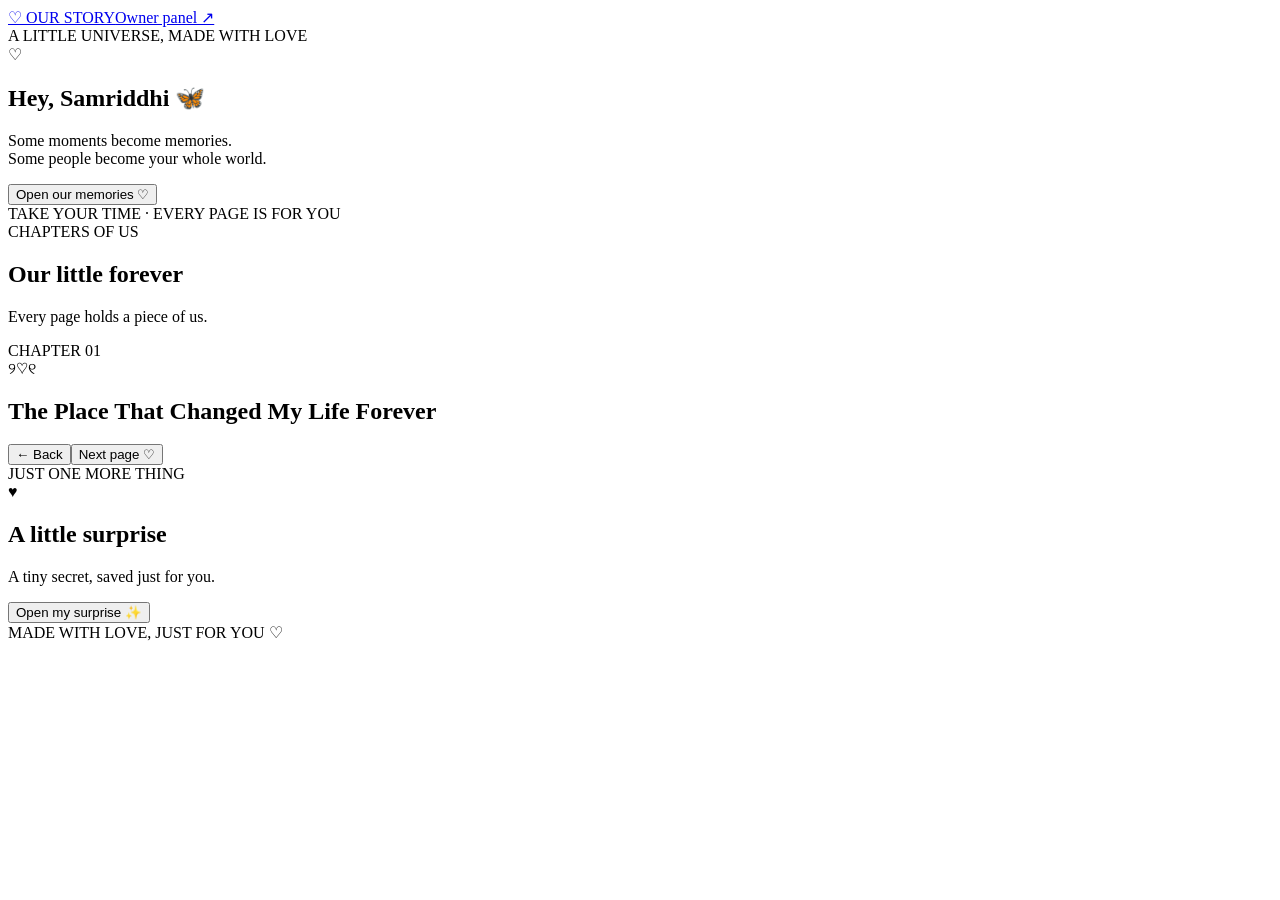
==== static/index.html @ ccc8df8c "Rename index.html to static/index.html" ====
<!doctype html>
<html lang="en">
<head>
<meta charset="utf-8"><meta name="viewport" content="width=device-width,initial-scale=1">
<meta name="theme-color" content="#210b19"><title>Our Story ❤️</title>
<link rel="preconnect" href="https://fonts.googleapis.com">
<link href="https://fonts.googleapis.com/css2?family=DM+Sans:wght@400;500;600;700&family=Playfair+Display:wght@500;600;700&display=swap" rel="stylesheet">
<link rel="stylesheet" href="/static/style.css">
</head>
<body>
<div class="ambient"></div>
<header class="topbar"><a class="brand" href="/">♡ OUR STORY</a><a class="toplink" href="/admin">Owner panel ↗</a></header>
<main>
<section class="hero" id="home">
  <div class="eyebrow">A LITTLE UNIVERSE, MADE WITH LOVE</div>
  <div class="hero-heart">♡</div>
  <h1>Hey, <span id="name">Samriddhi</span> <span class="butterfly">🦋</span></h1>
  <p class="hero-copy">Some moments become memories.<br>Some people become your whole world.</p>
  <button class="primary" id="openStory">Open our memories <span>♡</span></button>
  <div class="scroll-note">TAKE YOUR TIME · EVERY PAGE IS FOR YOU</div>
</section>
<section class="story-section" id="story">
  <div class="section-head"><span class="eyebrow">CHAPTERS OF US</span><h2>Our little forever</h2><p>Every page holds a piece of us.</p></div>
  <div class="layout">
    <nav class="chapter-nav" id="chapterNav"></nav>
    <article class="chapter-card">
      <div class="chapter-count" id="chapterCount">CHAPTER 01</div>
      <div class="mini-heart">୨♡୧</div>
      <h2 id="chapterTitle">The Place That Changed My Life Forever</h2>
      <p class="chapter-text" id="chapterText"></p>
      <div id="chapterMedia" class="media-grid"></div>
      <div class="chapter-actions"><button class="secondary" id="prev">← Back</button><button class="primary small" id="next">Next page ♡</button></div>
    </article>
  </div>
</section>
<section class="surprise-section">
  <div class="surprise-card"><div class="eyebrow">JUST ONE MORE THING</div><div class="big-heart">♥</div>
  <h2>A little surprise</h2><p>A tiny secret, saved just for you.</p>
  <button class="primary" id="surpriseBtn">Open my surprise ✨</button><div id="surpriseContent" class="surprise-content"></div></div>
</section>
<footer>MADE WITH LOVE, JUST FOR YOU <span>♡</span></footer>
</main>
<script src="/static/app.js"></script>
</body></html>
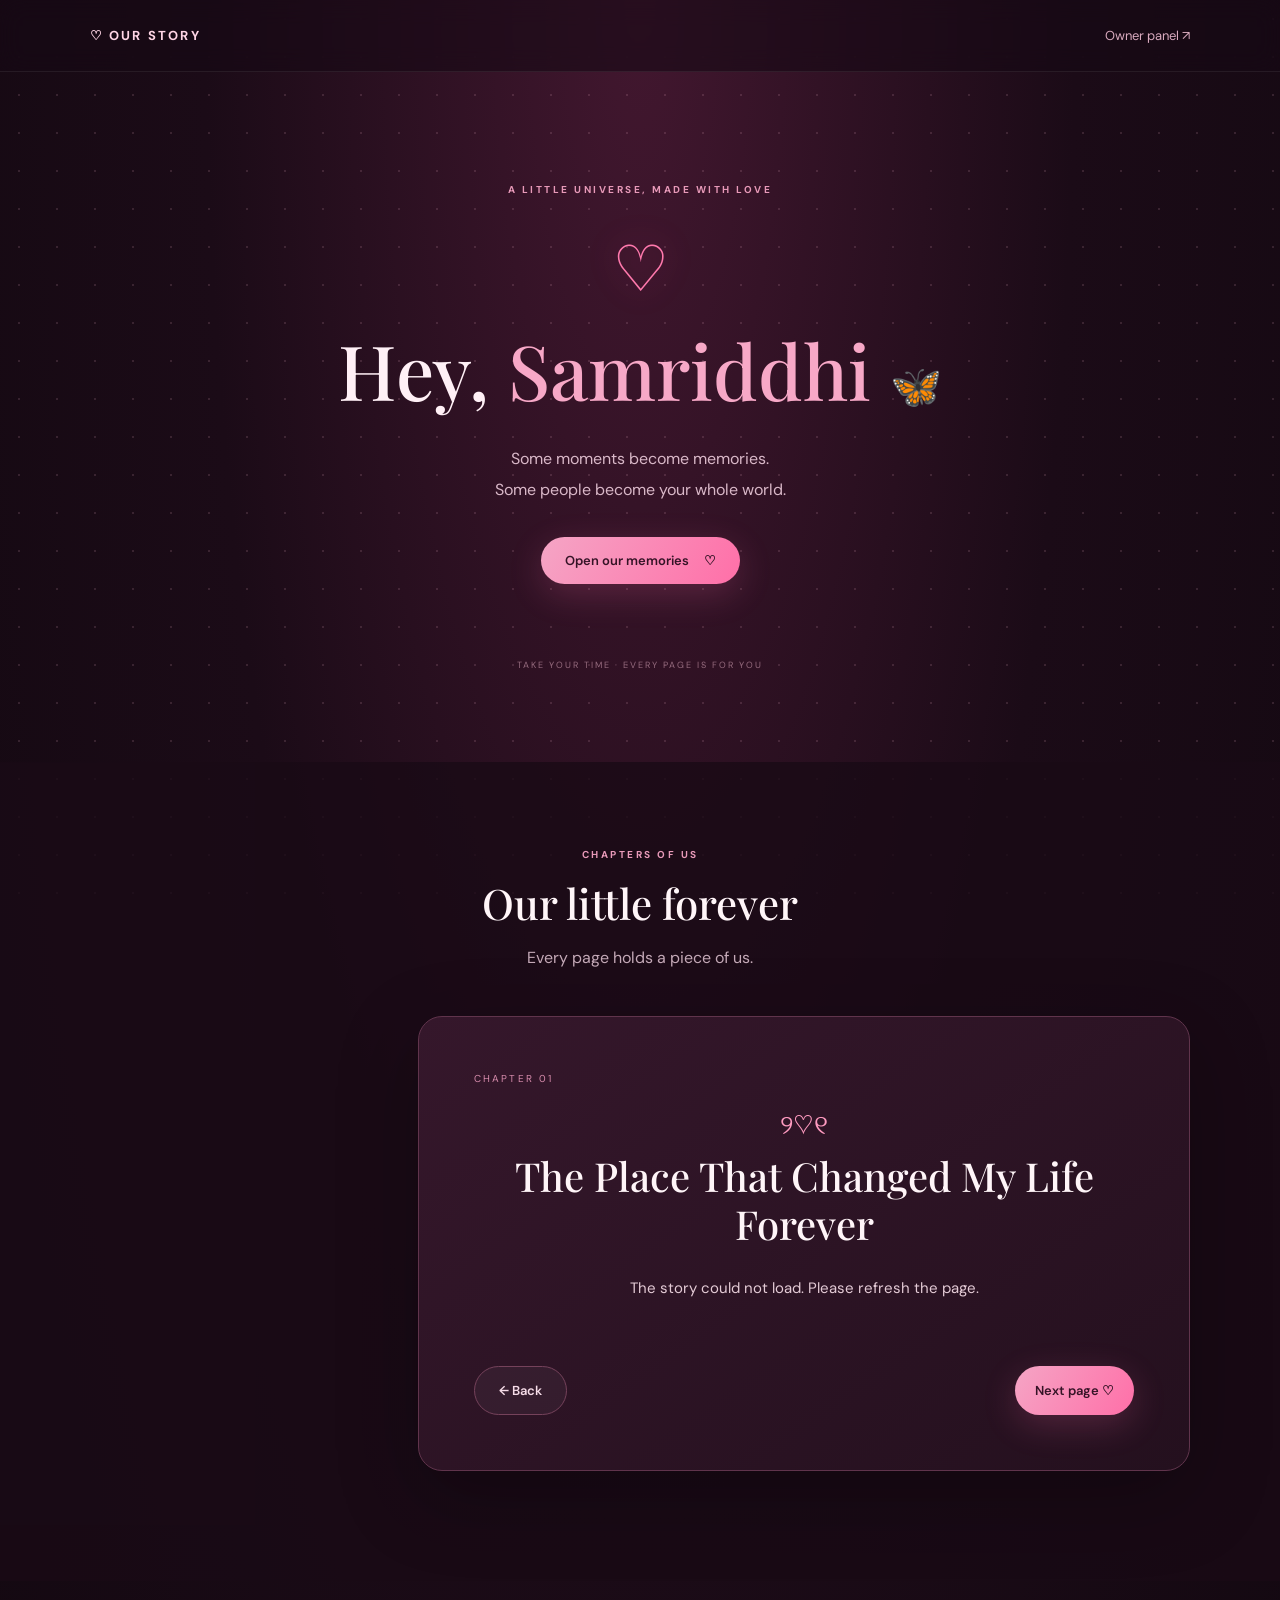
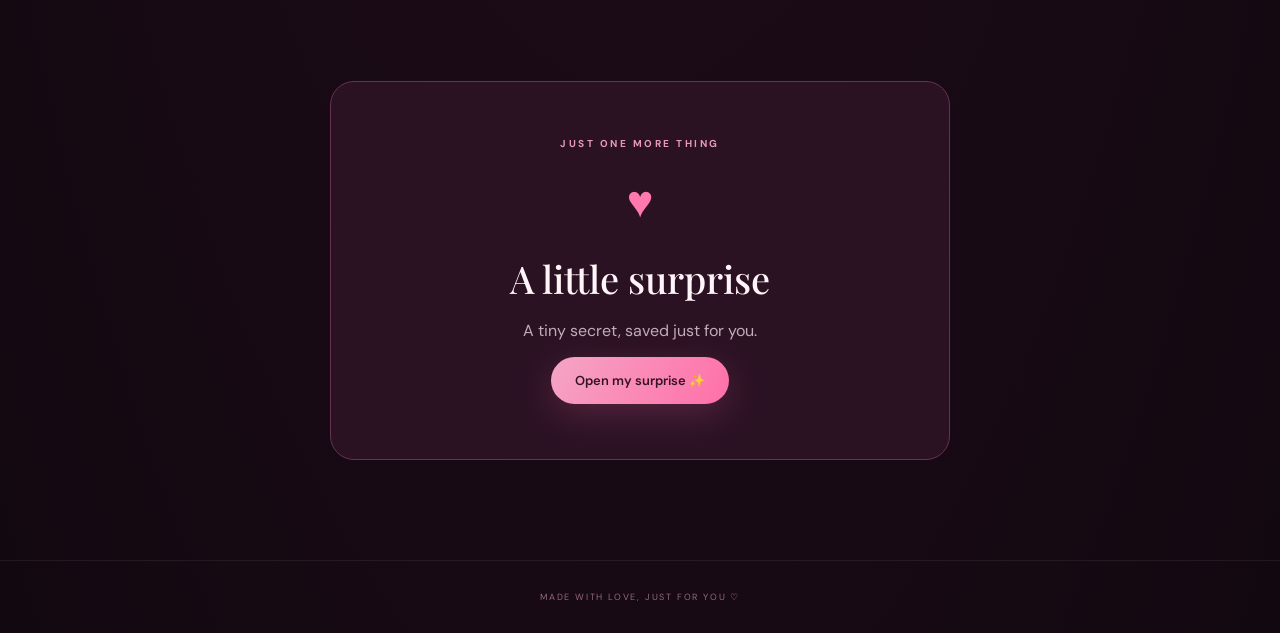
==== commit 5f785dea: "Refactor index.html to include loader and styles" ====
--- a/static/index.html
+++ b/static/index.html
@@ -1,44 +1,263 @@
+
 <!doctype html>
 <html lang="en">
 <head>
-<meta charset="utf-8"><meta name="viewport" content="width=device-width,initial-scale=1">
-<meta name="theme-color" content="#210b19"><title>Our Story ❤️</title>
-<link rel="preconnect" href="https://fonts.googleapis.com">
-<link href="https://fonts.googleapis.com/css2?family=DM+Sans:wght@400;500;600;700&family=Playfair+Display:wght@500;600;700&display=swap" rel="stylesheet">
-<link rel="stylesheet" href="/static/style.css">
+    <meta charset="utf-8">
+    <meta name="viewport" content="width=device-width, initial-scale=1">
+    <meta name="theme-color" content="#210b19">
+
+    <title>Our Story ❤️</title>
+
+    <!-- Cinematic Loader CSS -->
+    <link rel="stylesheet" href="/static/loader.css">
+
+    <!-- Fonts -->
+    <link rel="preconnect" href="https://fonts.googleapis.com">
+    <link rel="preconnect" href="https://fonts.gstatic.com" crossorigin>
+
+    <link href="https://fonts.googleapis.com/css2?family=DM+Sans:wght@400;500;600;700&family=Playfair+Display:wght@500;600;700&display=swap" rel="stylesheet">
+
+    <!-- Main Website CSS -->
+    <link rel="stylesheet" href="/static/style.css">
 </head>
+
 <body>
-<div class="ambient"></div>
-<header class="topbar"><a class="brand" href="/">♡ OUR STORY</a><a class="toplink" href="/admin">Owner panel ↗</a></header>
-<main>
-<section class="hero" id="home">
-  <div class="eyebrow">A LITTLE UNIVERSE, MADE WITH LOVE</div>
-  <div class="hero-heart">♡</div>
-  <h1>Hey, <span id="name">Samriddhi</span> <span class="butterfly">🦋</span></h1>
-  <p class="hero-copy">Some moments become memories.<br>Some people become your whole world.</p>
-  <button class="primary" id="openStory">Open our memories <span>♡</span></button>
-  <div class="scroll-note">TAKE YOUR TIME · EVERY PAGE IS FOR YOU</div>
-</section>
-<section class="story-section" id="story">
-  <div class="section-head"><span class="eyebrow">CHAPTERS OF US</span><h2>Our little forever</h2><p>Every page holds a piece of us.</p></div>
-  <div class="layout">
-    <nav class="chapter-nav" id="chapterNav"></nav>
-    <article class="chapter-card">
-      <div class="chapter-count" id="chapterCount">CHAPTER 01</div>
-      <div class="mini-heart">୨♡୧</div>
-      <h2 id="chapterTitle">The Place That Changed My Life Forever</h2>
-      <p class="chapter-text" id="chapterText"></p>
-      <div id="chapterMedia" class="media-grid"></div>
-      <div class="chapter-actions"><button class="secondary" id="prev">← Back</button><button class="primary small" id="next">Next page ♡</button></div>
-    </article>
-  </div>
-</section>
-<section class="surprise-section">
-  <div class="surprise-card"><div class="eyebrow">JUST ONE MORE THING</div><div class="big-heart">♥</div>
-  <h2>A little surprise</h2><p>A tiny secret, saved just for you.</p>
-  <button class="primary" id="surpriseBtn">Open my surprise ✨</button><div id="surpriseContent" class="surprise-content"></div></div>
-</section>
-<footer>MADE WITH LOVE, JUST FOR YOU <span>♡</span></footer>
-</main>
-<script src="/static/app.js"></script>
-</body></html>
+
+    <!-- ================================= -->
+    <!-- CINEMATIC ROMANTIC LOADING SCREEN -->
+    <!-- ================================= -->
+
+    <div id="story-loader">
+
+        <div class="loader-glow"></div>
+
+        <div class="loader-heart">❤️</div>
+
+        <div class="loader-title">
+            OUR STORY
+        </div>
+
+        <div class="loader-subtitle">
+            A beautiful story of two hearts
+        </div>
+
+        <div class="loader-progress">
+            <div class="loader-progress-fill"></div>
+        </div>
+
+        <div class="loader-loading-text">
+            PREPARING YOUR MEMORIES...
+        </div>
+
+    </div>
+
+
+    <!-- Ambient Background -->
+    <div class="ambient"></div>
+
+
+    <!-- ================================= -->
+    <!-- HEADER -->
+    <!-- ================================= -->
+
+    <header class="topbar">
+
+        <a class="brand" href="/">
+            ♡ OUR STORY
+        </a>
+
+        <a class="toplink" href="/admin">
+            Owner panel ↗
+        </a>
+
+    </header>
+
+
+    <main>
+
+        <!-- ================================= -->
+        <!-- HERO SECTION -->
+        <!-- ================================= -->
+
+        <section class="hero" id="home">
+
+            <div class="eyebrow">
+                A LITTLE UNIVERSE, MADE WITH LOVE
+            </div>
+
+            <div class="hero-heart">
+                ♡
+            </div>
+
+            <h1>
+                Hey,
+                <span id="name">Samriddhi</span>
+                <span class="butterfly">🦋</span>
+            </h1>
+
+            <p class="hero-copy">
+                Some moments become memories.<br>
+                Some people become your whole world.
+            </p>
+
+            <button class="primary" id="openStory">
+                Open our memories
+                <span>♡</span>
+            </button>
+
+            <div class="scroll-note">
+                TAKE YOUR TIME · EVERY PAGE IS FOR YOU
+            </div>
+
+        </section>
+
+
+        <!-- ================================= -->
+        <!-- STORY CHAPTERS -->
+        <!-- ================================= -->
+
+        <section class="story-section" id="story">
+
+            <div class="section-head">
+
+                <span class="eyebrow">
+                    CHAPTERS OF US
+                </span>
+
+                <h2>
+                    Our little forever
+                </h2>
+
+                <p>
+                    Every page holds a piece of us.
+                </p>
+
+            </div>
+
+
+            <div class="layout">
+
+                <!-- Chapter Navigation -->
+                <nav
+                    class="chapter-nav"
+                    id="chapterNav">
+                </nav>
+
+
+                <!-- Chapter Content -->
+                <article class="chapter-card">
+
+                    <div
+                        class="chapter-count"
+                        id="chapterCount">
+                        CHAPTER 01
+                    </div>
+
+                    <div class="mini-heart">
+                        ୨♡୧
+                    </div>
+
+                    <h2 id="chapterTitle">
+                        The Place That Changed My Life Forever
+                    </h2>
+
+                    <p
+                        class="chapter-text"
+                        id="chapterText">
+                    </p>
+
+                    <!-- Photos / Videos -->
+                    <div
+                        id="chapterMedia"
+                        class="media-grid">
+                    </div>
+
+
+                    <!-- Chapter Navigation Buttons -->
+                    <div class="chapter-actions">
+
+                        <button
+                            class="secondary"
+                            id="prev">
+                            ← Back
+                        </button>
+
+                        <button
+                            class="primary small"
+                            id="next">
+                            Next page ♡
+                        </button>
+
+                    </div>
+
+                </article>
+
+            </div>
+
+        </section>
+
+
+        <!-- ================================= -->
+        <!-- SURPRISE SECTION -->
+        <!-- ================================= -->
+
+        <section class="surprise-section">
+
+            <div class="surprise-card">
+
+                <div class="eyebrow">
+                    JUST ONE MORE THING
+                </div>
+
+                <div class="big-heart">
+                    ♥
+                </div>
+
+                <h2>
+                    A little surprise
+                </h2>
+
+                <p>
+                    A tiny secret, saved just for you.
+                </p>
+
+                <button
+                    class="primary"
+                    id="surpriseBtn">
+                    Open my surprise ✨
+                </button>
+
+                <div
+                    id="surpriseContent"
+                    class="surprise-content">
+                </div>
+
+            </div>
+
+        </section>
+
+    </main>
+
+
+    <!-- ================================= -->
+    <!-- FOOTER -->
+    <!-- ================================= -->
+
+    <footer>
+        MADE WITH LOVE, JUST FOR YOU
+        <span>♡</span>
+    </footer>
+
+
+    <!-- ================================= -->
+    <!-- JAVASCRIPT -->
+    <!-- ================================= -->
+
+    <!-- Cinematic Loader -->
+    <script src="/static/loader.js"></script>
+
+    <!-- Existing Website Functionality -->
+    <script src="/static/app.js"></script>
+
+</body>
+</html>
--- a/static/loader.css
+++ b/static/loader.css
@@ -0,0 +1,134 @@
+
+/* OUR STORY - Cinematic Loader */
+
+#story-loader {
+    position: fixed;
+    inset: 0;
+    z-index: 999999;
+    display: flex;
+    align-items: center;
+    justify-content: center;
+    flex-direction: column;
+    overflow: hidden;
+    background:
+        radial-gradient(ellipse at center, #351225 0%, #170914 48%, #08060c 100%);
+    color: white;
+    opacity: 1;
+    visibility: visible;
+    transition: opacity 1.2s ease, visibility 1.2s ease;
+}
+
+#story-loader.hide {
+    opacity: 0;
+    visibility: hidden;
+    pointer-events: none;
+}
+
+.loader-glow {
+    position: absolute;
+    width: 280px;
+    height: 280px;
+    background: #ff2f75;
+    filter: blur(120px);
+    opacity: .22;
+    border-radius: 50%;
+    animation: glow 3s ease-in-out infinite alternate;
+}
+
+.loader-heart {
+    font-size: 76px;
+    filter: drop-shadow(0 0 15px #ff3d83);
+    animation: heartbeat 1.2s infinite;
+    z-index: 2;
+}
+
+.loader-title {
+    margin-top: 25px;
+    font-family: Georgia, serif;
+    font-size: clamp(30px, 8vw, 46px);
+    letter-spacing: 5px;
+    text-align: center;
+    color: #fff1f6;
+    text-shadow: 0 0 20px #ff4d8d;
+    animation: reveal 1.8s ease both;
+    z-index: 2;
+}
+
+.loader-subtitle {
+    margin-top: 12px;
+    font-size: 12px;
+    letter-spacing: 4px;
+    color: #eeb5ca;
+    text-transform: uppercase;
+    z-index: 2;
+}
+
+.loader-progress {
+    width: min(250px, 65vw);
+    height: 3px;
+    background: #ffffff20;
+    border-radius: 20px;
+    margin-top: 38px;
+    overflow: hidden;
+    z-index: 2;
+}
+
+.loader-progress-fill {
+    height: 100%;
+    width: 0%;
+    background: linear-gradient(90deg, #ff4d88, #ffd1df);
+    box-shadow: 0 0 15px #ff4d88;
+    animation: progress 2.8s ease forwards;
+}
+
+.loader-loading-text {
+    margin-top: 14px;
+    color: #dba9bd;
+    font-size: 11px;
+    letter-spacing: 3px;
+    z-index: 2;
+}
+
+.rose-petal {
+    position: absolute;
+    top: -30px;
+    color: #ff75a5;
+    opacity: .65;
+    animation: falling linear infinite;
+    pointer-events: none;
+}
+
+@keyframes heartbeat {
+    0%, 100% { transform: scale(1); }
+    15% { transform: scale(1.2); }
+    30% { transform: scale(1); }
+    45% { transform: scale(1.13); }
+}
+
+@keyframes glow {
+    from { transform: scale(.8); opacity: .12; }
+    to { transform: scale(1.2); opacity: .3; }
+}
+
+@keyframes reveal {
+    from { opacity: 0; transform: translateY(25px); filter: blur(8px); }
+    to { opacity: 1; transform: translateY(0); filter: blur(0); }
+}
+
+@keyframes progress {
+    to { width: 100%; }
+}
+
+@keyframes falling {
+    to {
+        transform: translate3d(80px, 110vh, 0) rotate(600deg);
+        opacity: 0;
+    }
+}
+
+@media (prefers-reduced-motion: reduce) {
+    #story-loader, #story-loader * {
+        animation-duration: .01ms !important;
+        transition-duration: .01ms !important;
+    }
+}
--- a/static/style.css
+++ b/static/style.css
@@ -0,0 +1,9 @@
+*{box-sizing:border-box} :root{--bg:#170914;--panel:#28101f;--pink:#f4a5c4;--hot:#ff6fa8;--muted:#c5aab8;--line:#573046}
+html{scroll-behavior:smooth}body{margin:0;background:radial-gradient(ellipse at 50% 0%,#42172f 0,#1b0b17 48%,#120810 100%);color:#fff5f8;font-family:"DM Sans",sans-serif;min-height:100vh}.ambient{position:fixed;inset:0;pointer-events:none;opacity:.14;background-image:radial-gradient(#ffc4d9 1px,transparent 1px);background-size:38px 38px;z-index:-1}
+.topbar{height:72px;display:flex;align-items:center;justify-content:space-between;padding:0 clamp(20px,7vw,100px);border-bottom:1px solid #ffffff12;background:#17091499;backdrop-filter:blur(12px)}.brand{font-weight:700;letter-spacing:.17em;color:#ffd5e5;text-decoration:none;font-size:13px}.toplink{color:#d9aabe;text-decoration:none;font-size:13px}
+.hero{min-height:690px;padding:100px 20px 80px;display:flex;flex-direction:column;align-items:center;justify-content:center;text-align:center}.eyebrow{font-size:10px;letter-spacing:.25em;color:#e89ab9;font-weight:700}.hero-heart{font-size:64px;color:#ff79ad;text-shadow:0 0 35px #ff4f9b77;margin:32px 0 8px;animation:pulse 2s infinite}h1,h2{font-family:"Playfair Display",serif;font-weight:500}h1{font-size:clamp(42px,8vw,76px);margin:0;color:#fff0f6}h1 span:first-child{color:#f7a8c7}.butterfly{font-family:sans-serif;font-size:.55em}.hero-copy{color:#d9b8c8;line-height:1.9;font-size:16px;margin:24px 0 32px}.primary,.secondary,.danger{border:0;border-radius:999px;padding:15px 24px;font:600 13px "DM Sans";cursor:pointer;transition:.2s}.primary{background:linear-gradient(120deg,#f5a5c5,#ff6fa8);color:#351326;box-shadow:0 10px 35px #ff6fa833}.primary:hover{transform:translateY(-2px);box-shadow:0 14px 40px #ff6fa855}.primary span{margin-left:12px}.primary.small{padding:12px 20px}.secondary{background:#ffffff0a;border:1px solid #75425b;color:#f6dce8}.secondary:disabled{opacity:.35;cursor:not-allowed}.danger{background:#512036;color:#ffdce8}.scroll-note{font-size:9px;letter-spacing:.22em;color:#956b7e;margin-top:75px}
+.story-section{padding:80px clamp(20px,7vw,100px) 110px;background:#1a0b16cc}.section-head{text-align:center;margin-bottom:48px}.section-head h2{font-size:42px;margin:12px 0}.section-head p,.surprise-card p{color:var(--muted)}.layout{max-width:1120px;margin:auto;display:grid;grid-template-columns:300px 1fr;gap:28px;align-items:start}.chapter-nav{display:flex;flex-direction:column;gap:8px}.nav-chapter{text-align:left;border:1px solid transparent;background:transparent;color:#c6a9b8;padding:13px 14px;border-radius:12px;font:500 12px "DM Sans";cursor:pointer;line-height:1.5}.nav-chapter span{color:#e78db1;margin-right:12px;font-size:10px}.nav-chapter.active{background:#3a192d;border-color:#70405a;color:#fff0f6}.chapter-card{min-height:440px;background:linear-gradient(145deg,#35172b,#24101e);border:1px solid #60344c;border-radius:24px;padding:clamp(25px,5vw,55px);box-shadow:0 25px 80px #0004}.chapter-count{font-size:10px;letter-spacing:.22em;color:#d78cac}.mini-heart{text-align:center;color:#ff9bc0;font-size:27px;margin:22px 0 10px}.chapter-card h2{text-align:center;font-size:clamp(27px,4vw,40px);line-height:1.2;margin:0 auto 25px;max-width:650px}.chapter-text{text-align:center;white-space:pre-line;line-height:2;color:#e4cbd6;font-size:15px;max-width:620px;margin:0 auto}.media-grid{display:flex;flex-wrap:wrap;justify-content:center;gap:14px;margin:28px auto;max-width:650px}.media-grid img,.media-grid video{max-width:100%;width:min(100%,420px);max-height:440px;object-fit:contain;border-radius:14px;border:1px solid #75445d}.media-grid audio{width:min(100%,420px)}.media-caption{width:100%;text-align:center;color:#d4a9bd;font-size:12px}.chapter-actions{display:flex;justify-content:space-between;gap:12px;margin-top:35px}
+.surprise-section{padding:100px 20px}.surprise-card{max-width:620px;margin:auto;text-align:center;padding:55px 30px;background:#2b1223;border:1px solid #65334d;border-radius:24px}.big-heart{font-size:45px;color:#ff79ad;margin:22px}.surprise-card h2{font-size:38px;margin:0}.surprise-content{display:none;color:#efd5e0;line-height:1.9;margin:25px auto 0;max-width:500px}.surprise-content.visible{display:block}.surprise-content img,.surprise-content video{display:block;max-width:100%;max-height:400px;margin:15px auto;border-radius:12px}.surprise-content audio{max-width:100%}footer{text-align:center;padding:30px;color:#936a7e;font-size:9px;letter-spacing:.2em;border-top:1px solid #ffffff12}footer span{color:#f18eb5}
+.admin-wrap{max-width:760px;margin:80px auto;padding:0 20px 80px}.admin-wrap .section-head h1{font-size:52px}.admin-card{background:#2b1223;border:1px solid #65334d;border-radius:20px;padding:30px;margin:20px 0}.admin-card h2{font-size:25px;margin-top:0}.admin-card label{display:block;color:#e7c4d3;font-size:12px;margin:17px 0}.admin-card input,.admin-card select,.admin-card textarea{display:block;width:100%;margin-top:8px;padding:13px;border-radius:10px;border:1px solid #75445d;background:#1a0b16;color:#fff;font:14px "DM Sans"}.admin-card input[type=file]{font-size:12px}.admin-card hr{border:0;border-top:1px solid #60344c;margin:30px 0}.status{color:#ffb8d1;font-size:13px;min-height:18px}.small-note{font-size:11px;color:#b994a6;line-height:1.7}.hidden{display:none!important}code{color:#ffc3d8}
+@keyframes pulse{0%,100%{transform:scale(1);opacity:.9}50%{transform:scale(1.1);opacity:1}}
+@media(max-width:800px){.hero{min-height:600px;padding-top:70px}.layout{grid-template-columns:1fr}.chapter-nav{display:grid;grid-template-columns:1fr 1fr;max-height:240px;overflow:auto}.nav-chapter{font-size:11px;padding:10px}.chapter-card{padding:25px 20px}.story-section{padding-left:16px;padding-right:16px}.chapter-actions .primary,.chapter-actions .secondary{padding:12px 15px}.section-head h2{font-size:35px}}
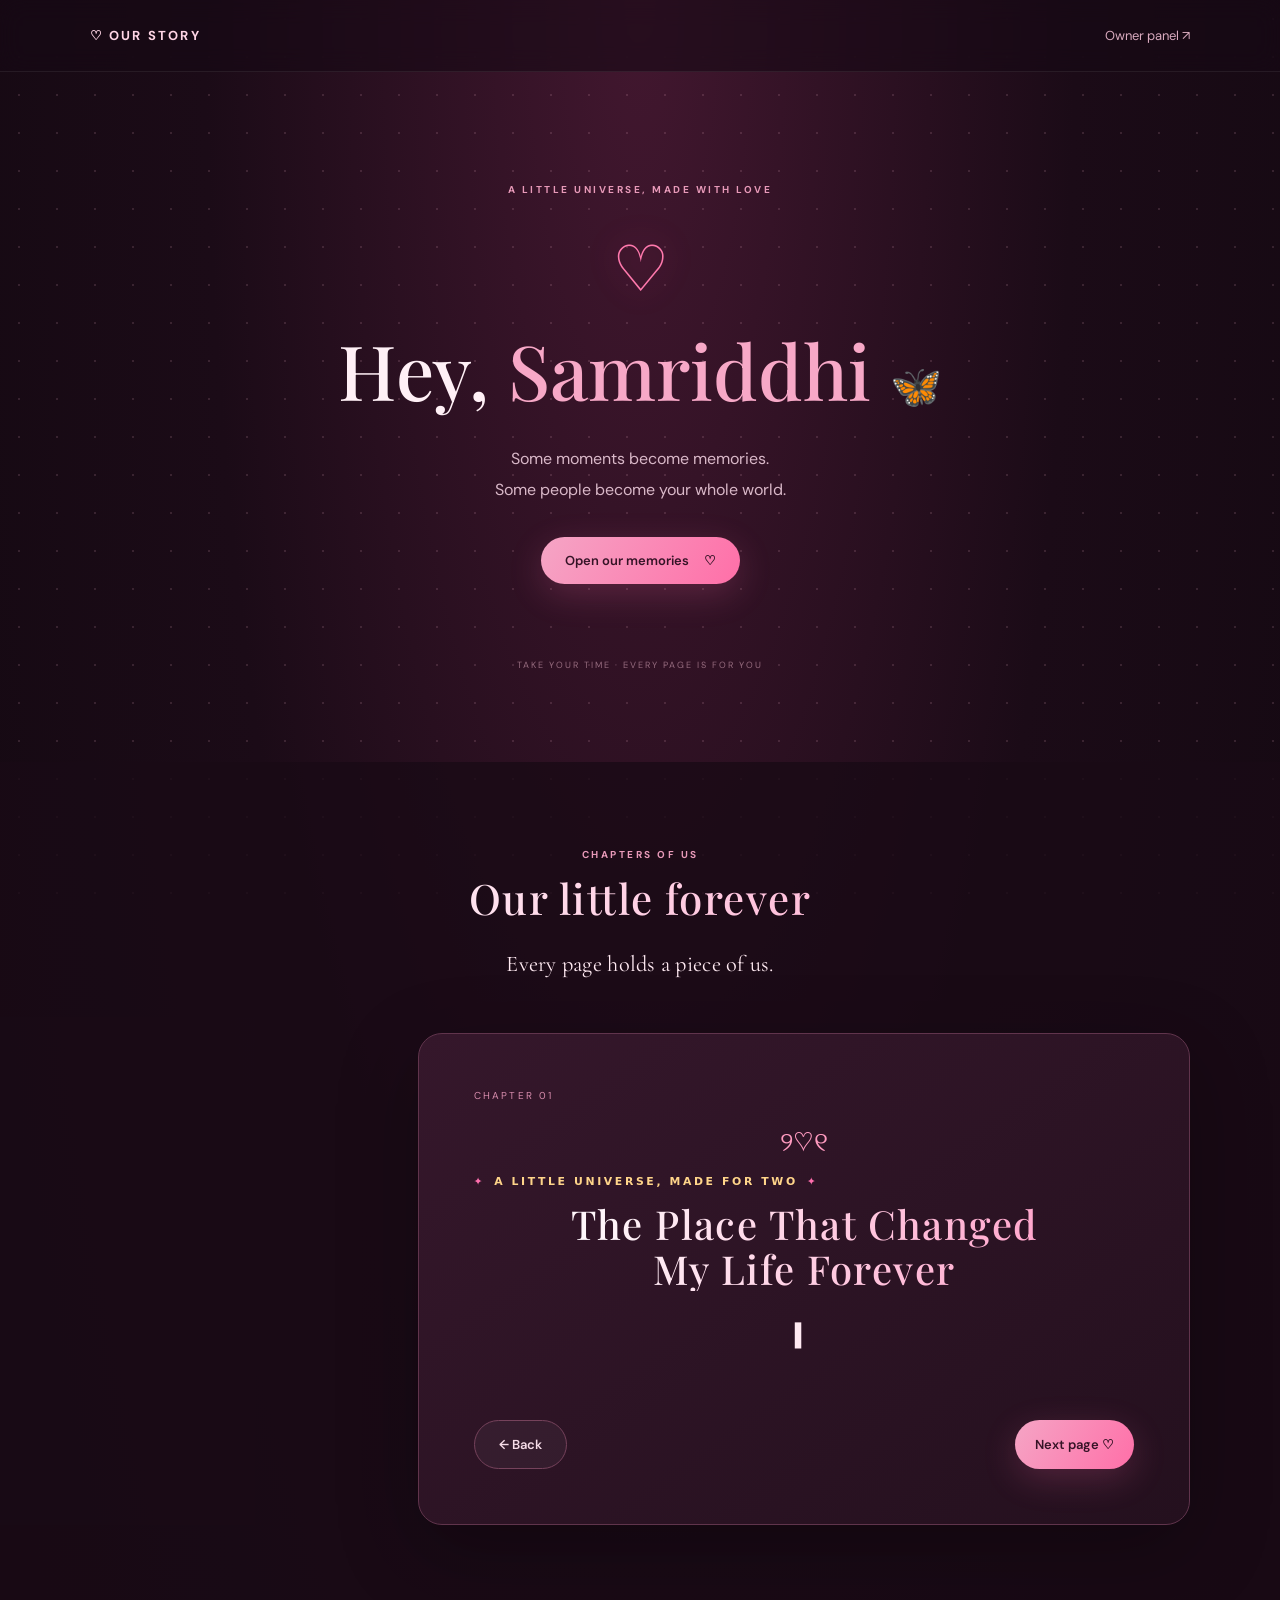
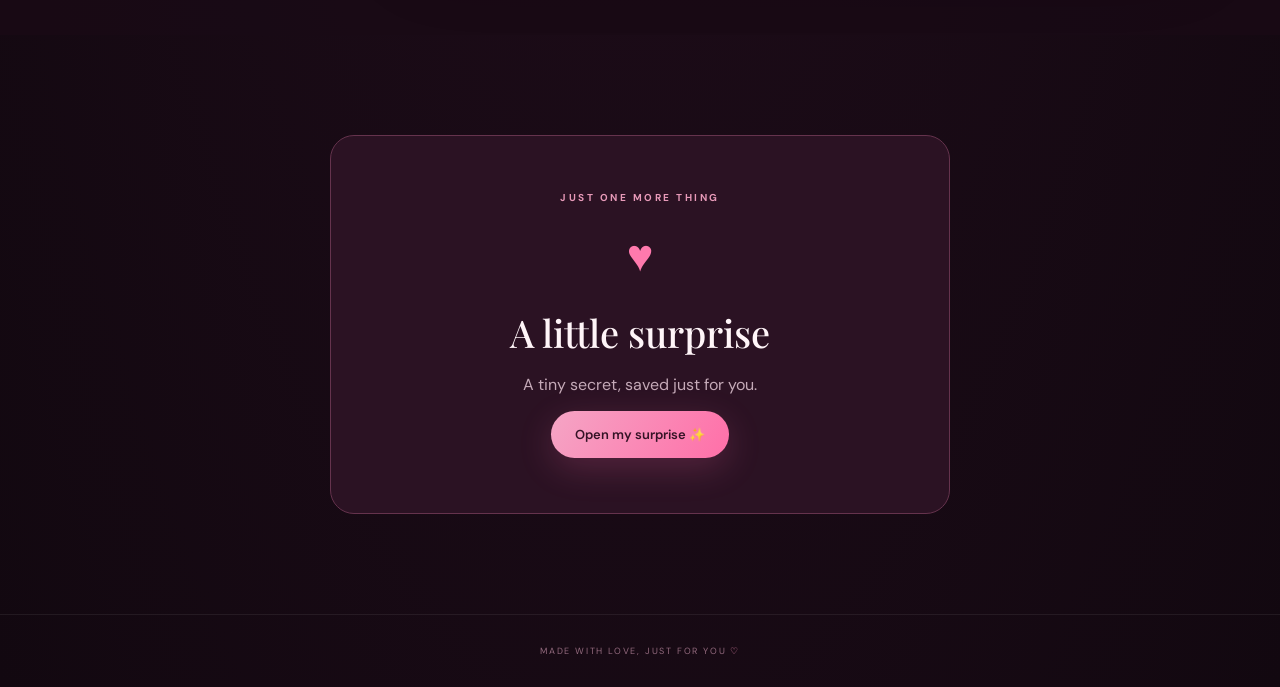
==== commit 6e20cff2: "Refactor comments and improve HTML structure" ====
--- a/static/index.html
+++ b/static/index.html
@@ -1,4 +1,3 @@
-
 <!doctype html>
 <html lang="en">
 <head>
@@ -8,34 +7,30 @@
 
     <title>Our Story ❤️</title>
 
-    <!-- Cinematic Loader CSS -->
+    <!-- Cinematic Loader -->
     <link rel="stylesheet" href="/static/loader.css">
 
-    <!-- Fonts -->
+    <!-- Google Fonts -->
     <link rel="preconnect" href="https://fonts.googleapis.com">
     <link rel="preconnect" href="https://fonts.gstatic.com" crossorigin>
 
-    <link href="https://fonts.googleapis.com/css2?family=DM+Sans:wght@400;500;600;700&family=Playfair+Display:wght@500;600;700&display=swap" rel="stylesheet">
-
-    <!-- Main Website CSS -->
+    <link href="https://fonts.googleapis.com/css2?family=DM+Sans:wght@400;500;600;700&family=Playfair+Display:wght@500;600;700&family=Cormorant+Garamond:wght@400;500;600;700&display=swap" rel="stylesheet">
+
+    <!-- Main CSS -->
     <link rel="stylesheet" href="/static/style.css">
+
+    <!-- Premium Story Effects -->
+    <link rel="stylesheet" href="/static/story-effects.css">
 </head>
 
 <body>
 
-    <!-- ================================= -->
-    <!-- CINEMATIC ROMANTIC LOADING SCREEN -->
-    <!-- ================================= -->
-
+    <!-- CINEMATIC LOADER -->
     <div id="story-loader">
-
         <div class="loader-glow"></div>
-
         <div class="loader-heart">❤️</div>
 
-        <div class="loader-title">
-            OUR STORY
-        </div>
+        <div class="loader-title">OUR STORY</div>
 
         <div class="loader-subtitle">
             A beautiful story of two hearts
@@ -48,20 +43,15 @@
         <div class="loader-loading-text">
             PREPARING YOUR MEMORIES...
         </div>
-
     </div>
 
 
-    <!-- Ambient Background -->
+    <!-- AMBIENT BACKGROUND -->
     <div class="ambient"></div>
 
 
-    <!-- ================================= -->
     <!-- HEADER -->
-    <!-- ================================= -->
-
     <header class="topbar">
-
         <a class="brand" href="/">
             ♡ OUR STORY
         </a>
@@ -69,25 +59,19 @@
         <a class="toplink" href="/admin">
             Owner panel ↗
         </a>
-
     </header>
 
 
     <main>
 
-        <!-- ================================= -->
         <!-- HERO SECTION -->
-        <!-- ================================= -->
-
         <section class="hero" id="home">
 
             <div class="eyebrow">
                 A LITTLE UNIVERSE, MADE WITH LOVE
             </div>
 
-            <div class="hero-heart">
-                ♡
-            </div>
+            <div class="hero-heart">♡</div>
 
             <h1>
                 Hey,
@@ -112,10 +96,7 @@
         </section>
 
 
-        <!-- ================================= -->
         <!-- STORY CHAPTERS -->
-        <!-- ================================= -->
-
         <section class="story-section" id="story">
 
             <div class="section-head">
@@ -124,9 +105,7 @@
                     CHAPTERS OF US
                 </span>
 
-                <h2>
-                    Our little forever
-                </h2>
+                <h2>Our little forever</h2>
 
                 <p>
                     Every page holds a piece of us.
@@ -137,14 +116,14 @@
 
             <div class="layout">
 
-                <!-- Chapter Navigation -->
+                <!-- CHAPTER NAVIGATION -->
                 <nav
                     class="chapter-nav"
                     id="chapterNav">
                 </nav>
 
 
-                <!-- Chapter Content -->
+                <!-- CHAPTER CONTENT -->
                 <article class="chapter-card">
 
                     <div
@@ -166,14 +145,15 @@
                         id="chapterText">
                     </p>
 
-                    <!-- Photos / Videos -->
+
+                    <!-- PHOTOS / VIDEOS -->
                     <div
                         id="chapterMedia"
                         class="media-grid">
                     </div>
 
 
-                    <!-- Chapter Navigation Buttons -->
+                    <!-- NAVIGATION BUTTONS -->
                     <div class="chapter-actions">
 
                         <button
@@ -197,10 +177,7 @@
         </section>
 
 
-        <!-- ================================= -->
         <!-- SURPRISE SECTION -->
-        <!-- ================================= -->
-
         <section class="surprise-section">
 
             <div class="surprise-card">
@@ -209,13 +186,9 @@
                     JUST ONE MORE THING
                 </div>
 
-                <div class="big-heart">
-                    ♥
-                </div>
-
-                <h2>
-                    A little surprise
-                </h2>
+                <div class="big-heart">♥</div>
+
+                <h2>A little surprise</h2>
 
                 <p>
                     A tiny secret, saved just for you.
@@ -239,25 +212,23 @@
     </main>
 
 
-    <!-- ================================= -->
     <!-- FOOTER -->
-    <!-- ================================= -->
-
     <footer>
         MADE WITH LOVE, JUST FOR YOU
         <span>♡</span>
     </footer>
 
 
-    <!-- ================================= -->
     <!-- JAVASCRIPT -->
-    <!-- ================================= -->
-
-    <!-- Cinematic Loader -->
+
+    <!-- Existing Loader -->
     <script src="/static/loader.js"></script>
 
     <!-- Existing Website Functionality -->
     <script src="/static/app.js"></script>
 
+    <!-- New Animated Effects -->
+    <script src="/static/story-effects.js"></script>
+
 </body>
 </html>
--- a/static/story-effects.css
+++ b/static/story-effects.css
@@ -0,0 +1,34 @@
+/* OUR STORY premium add-on */
+:root{--os-pink:#ff6fae;--os-gold:#ffd58a;--os-ink:#fff5f8}
+#hero h1,#hero h2,#story h1,#story h2,#chapterTitle{
+font-family:"Playfair Display",Georgia,serif!important;letter-spacing:.035em;line-height:1.12;
+background:linear-gradient(100deg,#fff7fb 8%,#ff9fc8 42%,#ffe3a9 70%,#fff7fb 92%);
+background-size:220% auto;-webkit-background-clip:text;background-clip:text;color:transparent!important;
+animation:os-shimmer 7s ease-in-out infinite;text-wrap:balance}
+#chapterText,#story p,#hero p{font-family:"Cormorant Garamond",Georgia,serif!important;
+font-size:clamp(1.12rem,3.8vw,1.4rem);line-height:1.8;letter-spacing:.012em;color:#ffeaf2;text-wrap:pretty}
+#chapterText{white-space:pre-line}
+.os-kicker{display:inline-flex;gap:.55rem;color:var(--os-gold);text-transform:uppercase;
+letter-spacing:.24em;font:700 .68rem/1.4 system-ui,sans-serif;margin-bottom:.8rem}
+.os-kicker:before,.os-kicker:after{content:"✦";color:var(--os-pink)}
+.os-enter{animation:os-enter .7s cubic-bezier(.2,.8,.2,1) both}
+.os-scan{margin:1rem 0;padding:1rem;border:1px solid #a94b78;border-radius:18px;
+background:rgba(13,4,15,.82);color:#ffe7f0;font:.82rem/1.7 ui-monospace,monospace;
+box-shadow:0 0 30px #ff2f8720}
+.os-scan .bar{height:7px;overflow:hidden;border-radius:20px;background:#482137;margin:.7rem 0}
+.os-scan .fill{height:100%;width:0;border-radius:20px;background:linear-gradient(90deg,#ff4f9c,#ffd58a);
+box-shadow:0 0 15px #ff4f9c;transition:width .2s linear}
+.os-scan .percent{color:var(--os-gold);float:right}
+.os-heart-burst{position:fixed;z-index:9999;pointer-events:none;font-size:20px;
+animation:os-burst 1.15s ease-out forwards;filter:drop-shadow(0 0 8px #ff5c9e)}
+.os-secret{position:fixed;inset:0;z-index:9998;display:grid;place-items:center;padding:24px;
+background:#0a020cf2;backdrop-filter:blur(16px);text-align:center}
+.os-secret-card{max-width:440px;padding:28px;border:1px solid #ff80b6;border-radius:26px;
+background:linear-gradient(145deg,#39102b,#130711);box-shadow:0 0 70px #ff2f8740}
+.os-secret-card h2{color:#ffacd0;font:700 clamp(2rem,8vw,3rem) "Playfair Display",serif}
+.os-secret-card p{color:#ffeaf2;font:1.2rem/1.7 "Cormorant Garamond",serif}
+.os-secret-card button{border:1px solid #ff9ac5;color:white;background:#a92763;padding:11px 22px;border-radius:99px}
+@keyframes os-shimmer{0%,100%{background-position:0% center}50%{background-position:100% center}}
+@keyframes os-enter{from{opacity:0;transform:translateY(18px) scale(.985)}to{opacity:1;transform:none}}
+@keyframes os-burst{0%{opacity:1;transform:translate(0,0) scale(.6)}100%{opacity:0;transform:translate(var(--dx),var(--dy)) scale(1.8) rotate(35deg)}}
+@media(prefers-reduced-motion:reduce){*,*:before,*:after{animation-duration:.01ms!important;animation-iteration-count:1!important}}
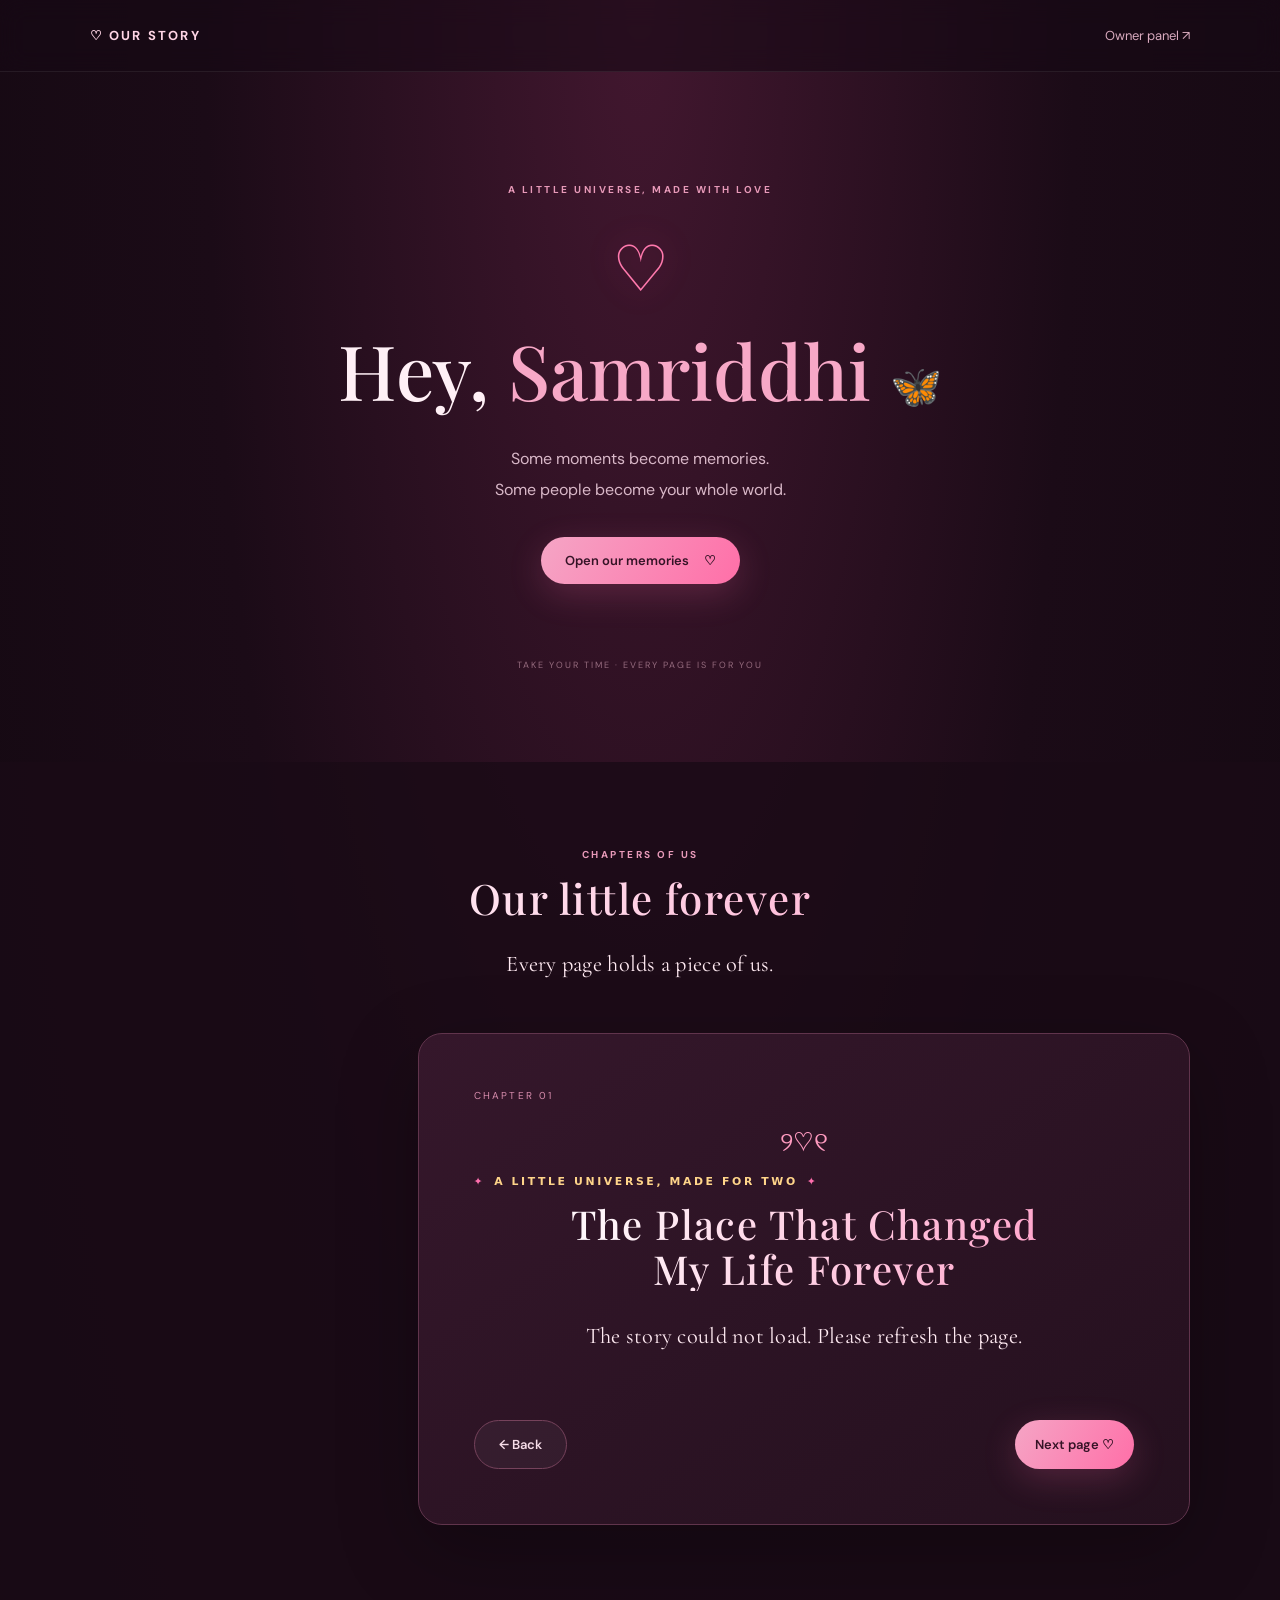
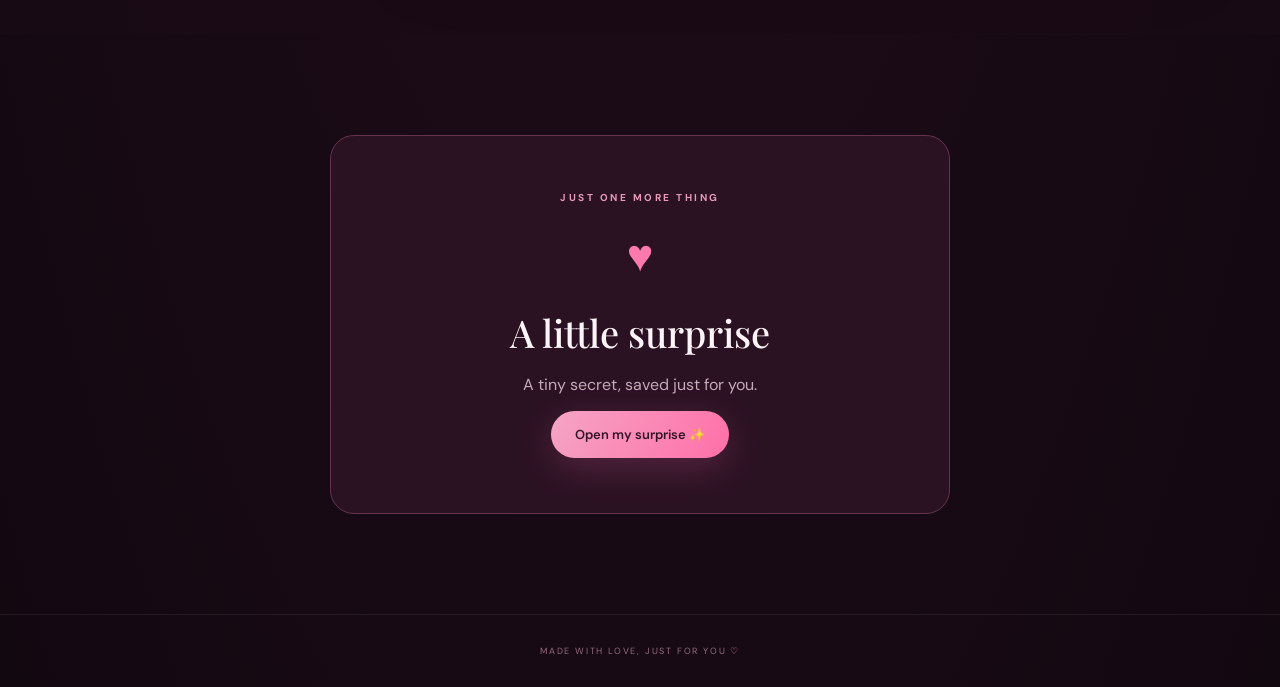
==== commit b519d3a5: "Add critical inline loader styles to prevent white flash" ====
--- a/static/index.html
+++ b/static/index.html
@@ -7,6 +7,8 @@
 
     <title>Our Story ❤️</title>
 
+    <style>html,body{margin:0;min-height:100%;background:#120810;color:#fff5f8}#story-loader{position:fixed;inset:0;z-index:999999;display:flex;align-items:center;justify-content:center;flex-direction:column;background:radial-gradient(ellipse at center,#351225 0%,#170914 48%,#08060c 100%);color:#fff;transition:opacity 1s ease,visibility 1s ease}#story-loader.hide{opacity:0;visibility:hidden;pointer-events:none}</style>
+
     <!-- Cinematic Loader -->
     <link rel="stylesheet" href="/static/loader.css">
 
--- a/static/loader.css
+++ b/static/loader.css
@@ -1,5 +1,7 @@
 
 /* OUR STORY - Cinematic Loader */
+html, body { background: #120810; }
+body { margin: 0; }
 
 #story-loader {
     position: fixed;
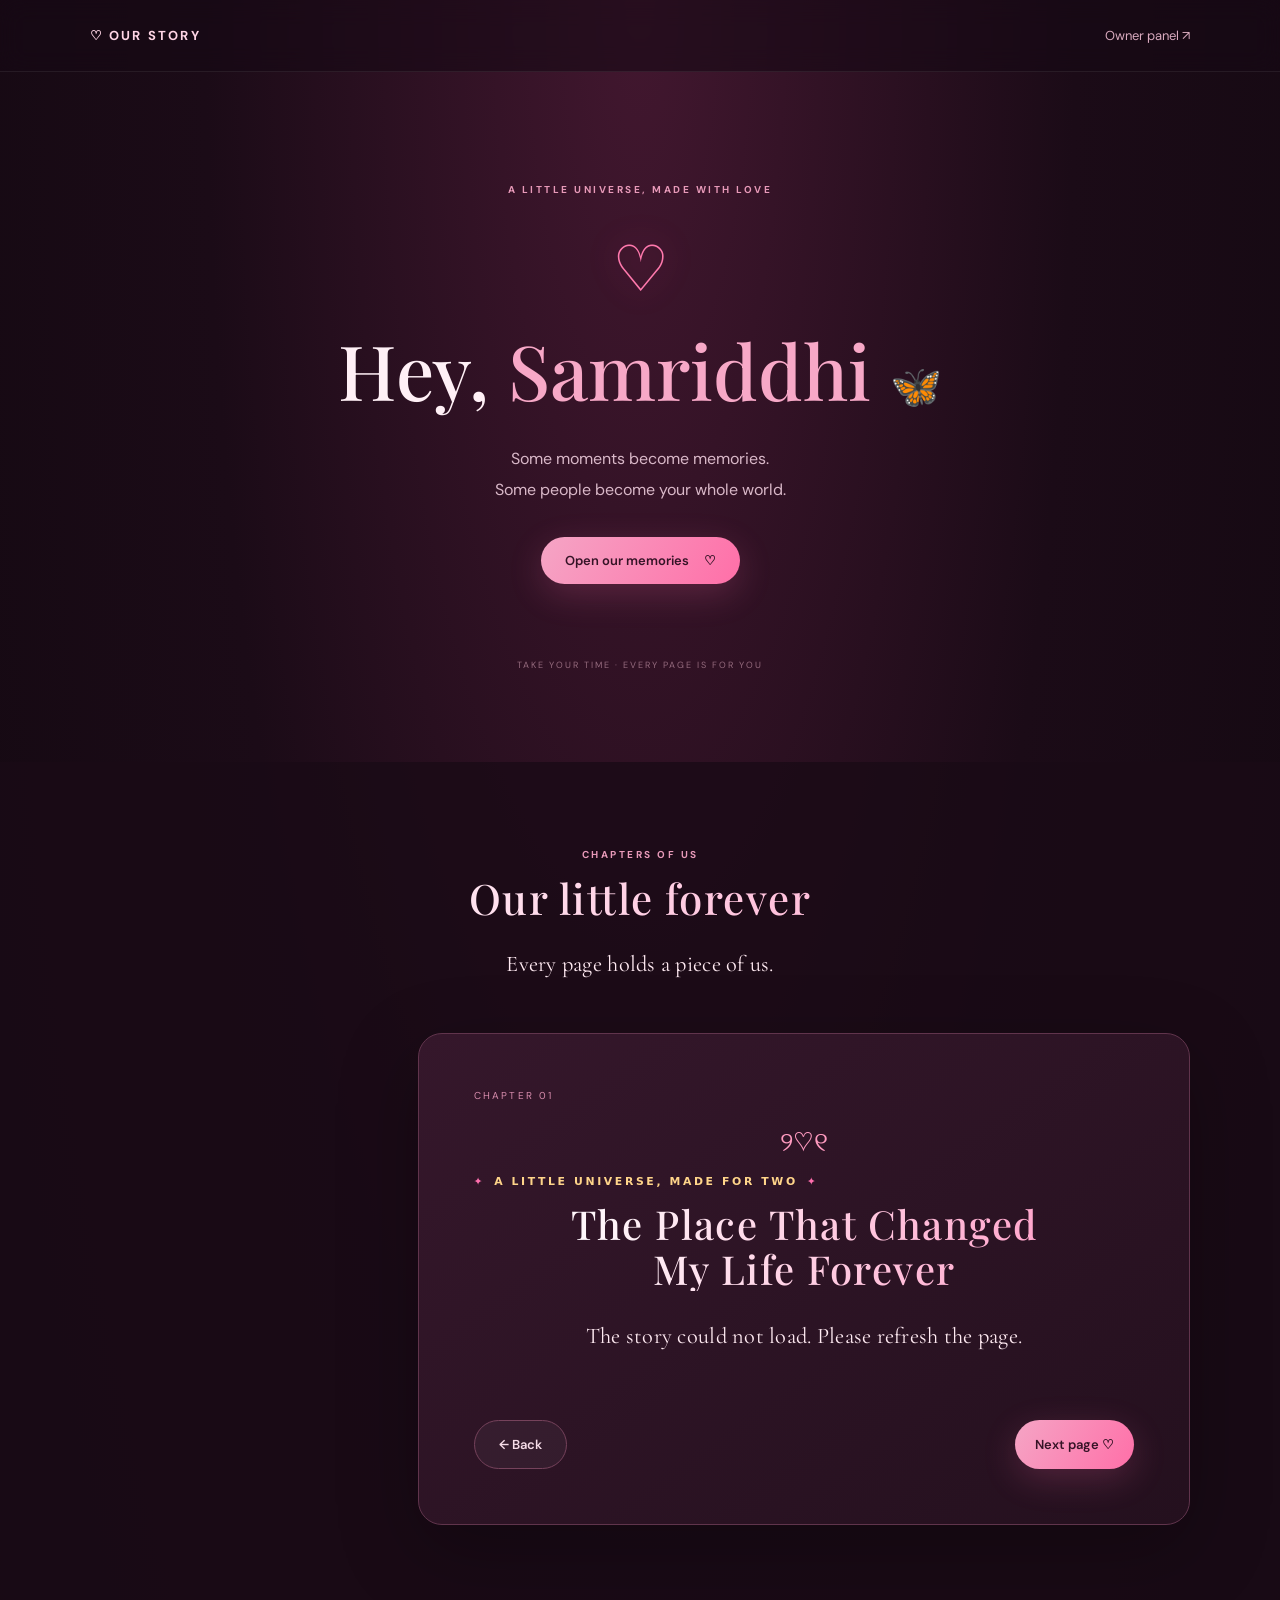
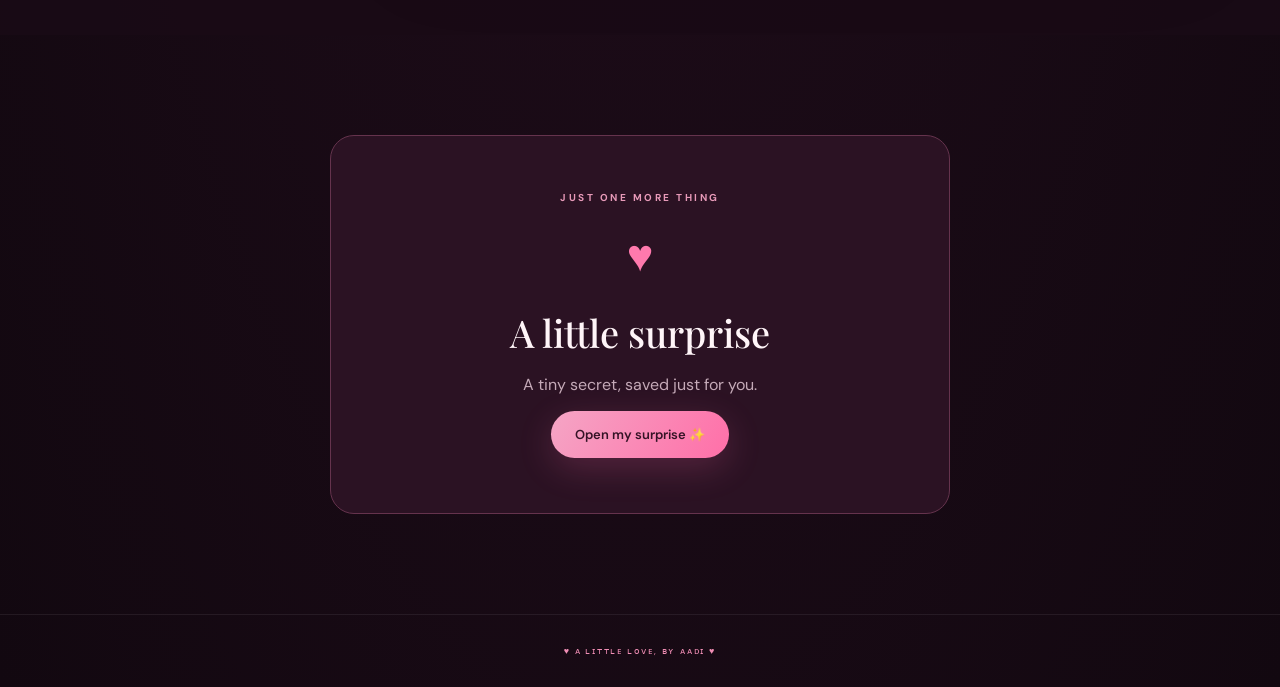
==== commit f4f70693: "Add a stylish Aadi signature in the website footer" ====
--- a/static/index.html
+++ b/static/index.html
@@ -215,9 +215,10 @@
 
 
     <!-- FOOTER -->
-    <footer>
-        MADE WITH LOVE, JUST FOR YOU
-        <span>♡</span>
+    <footer class="love-footer">
+        <span class="footer-heart" aria-hidden="true">♥</span>
+        <span class="footer-note">ᴀ ʟɪᴛᴛʟᴇ ʟᴏᴠᴇ, ʙʏ ᴀᴀᴅɪ</span>
+        <span class="footer-heart" aria-hidden="true">♥</span>
     </footer>
 
 
